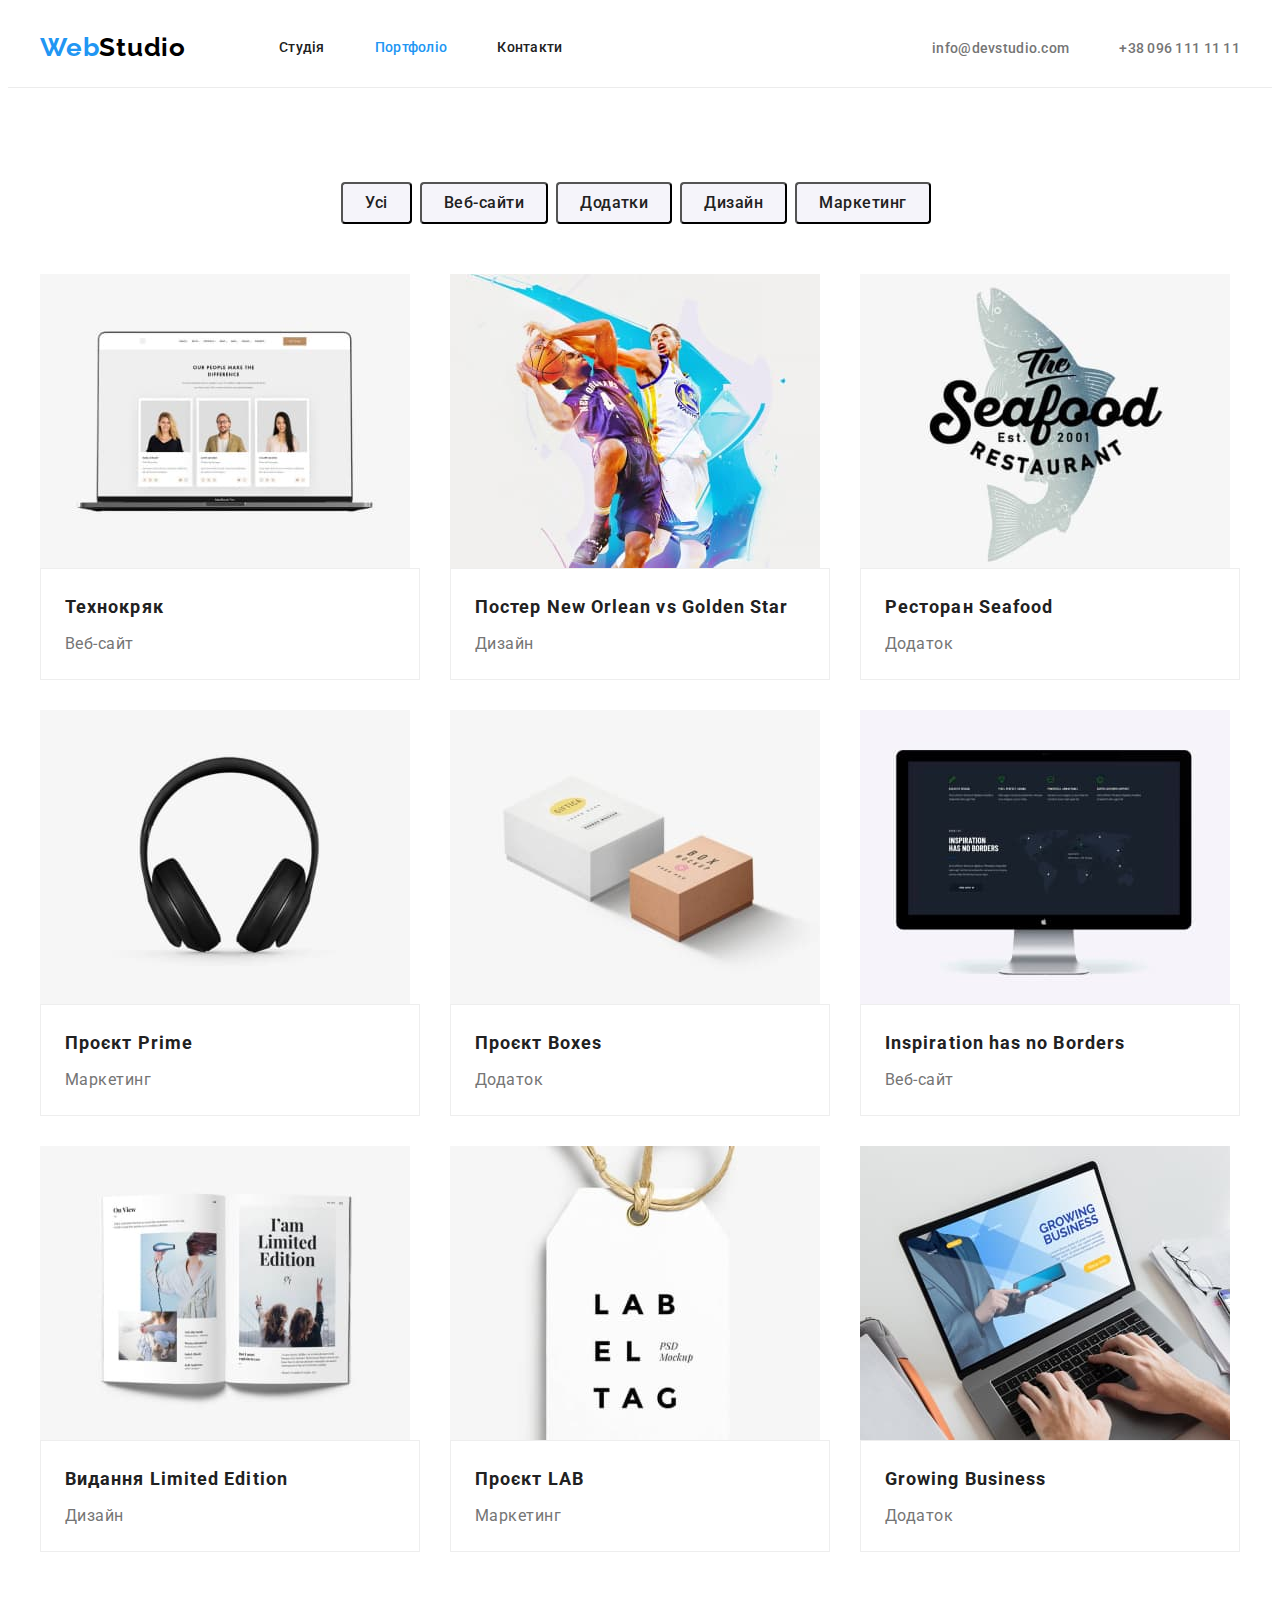
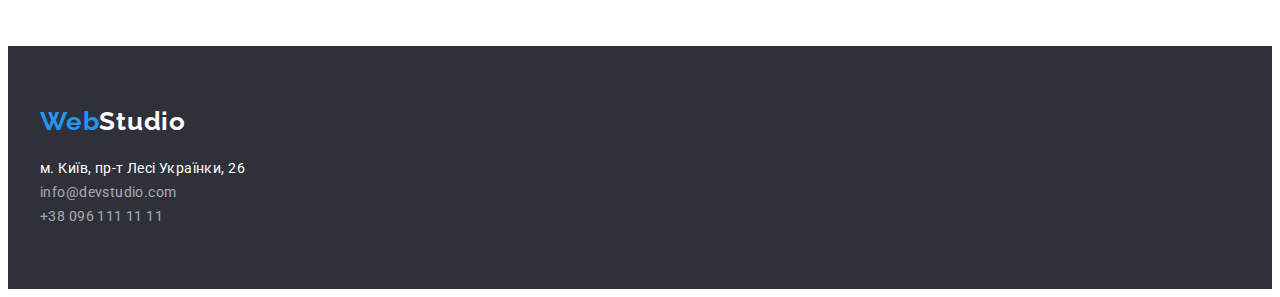
==== portfolio.html @ 020e8df0 "add file" ====
<!DOCTYPE html>
<html lang="uk">
  <head>
    <meta charset="UTF-8" />
    <meta http-equiv="X-UA-Compatible" content="IE=edge" />
    <meta name="viewport" content="width=device-width, initial-scale=1.0" />
    <title>WebStudio</title>
    <link rel="preconnect" href="https://fonts.googleapis.com">
    <link rel="preconnect" href="https://fonts.gstatic.com" crossorigin>
    <link href="https://fonts.googleapis.com/css2?family=Raleway:wght@700&family=Roboto:wght@400;500;700;900&display=swap" rel="stylesheet">
    <link rel="stylesheet" href="https://cdnjs.cloudflare.com/ajax/libs/modern-normalize/1.1.0/modern-normalize.min.css" integrity="sha512-wpPYUAdjBVSE4KJnH1VR1HeZfpl1ub8YT/NKx4PuQ5NmX2tKuGu6U/JRp5y+Y8XG2tV+wKQpNHVUX03MfMFn9Q==" crossorigin="anonymous" referrerpolicy="no-referrer" />
    <link rel="stylesheet" href="./css/styles.css">
  </head>
  <body>
    <header class="header">
      <div class="container header-container">
        <nav class="header-navigation">
          <a href="./index.html" class="link"><p class="logo-1">Web<span class="logo-2">Studio</span></p></a>
          <ul class="site-nav list">
            <li><a href="./index.html" class="nav-link link">Студія</a></li>
            <li><a href="./portfolio.html" class="nav-link link current">Портфоліо</a></li>
            <li><a href="" class="nav-link link">Контакти</a></li>
          </ul>
        </nav>
        <ul class="contact-header list">
          <li><a href="mailto:info@devstudio.com" class="contact-header-link link">info@devstudio.com</a></li>
          <li><a href="tel:+380961111111" class="contact-header-link link">+38 096 111 11 11</a></li>
        </ul>
      </div>
    </header>
    <main>
    <section class="section-portfolio section">
    <div class="container">
          <h1 class="visually-hidden">Портфоліо</h1>
            <ul class="filter-list list">
                <li><button type="button" class="filter-button">Усі</button></li>
                <li><button type="button" class="filter-button">Веб-сайти</button></li>
                <li><button type="button" class="filter-button">Додатки</button></li>
                <li><button type="button" class="filter-button">Дизайн</button></li>
                <li><button type="button" class="filter-button">Маркетинг</button></li>
            </ul>
          <ul class="portfolio-list list">
              <li class="portfolio-item">
                  <img src="./images/portfolio-1.jpg" alt="Ноутбук з вітритим сайтом" width="370" height="294">
                  <div class="portfolio-wrap">
                    <h2 class="portfolio-title">Технокряк</h2>
                    <p class="portfolio-text">Веб-сайт</p>
                  </div>
              </li>
              <li class="portfolio-item">
                  <img src="./images/portfolio-2.jpg" alt="Два баскетболісти змагаються" width="370" height="294">
                  <div class="portfolio-wrap">
                    <h2 class="portfolio-title">Постер New Orlean vs Golden Star</h2>
                    <p class="portfolio-text">Дизайн</p>
                  </div>
              </li>
              <li class="portfolio-item">
                  <img src="./images/portfolio-3.jpg" alt="Назва ресторану з фоном риби" width="370" height="294">
                  <div class="portfolio-wrap">
                    <h2 class="portfolio-title">Ресторан Seafood</h2>
                    <p class="portfolio-text">Додаток</p>
                  </div>
              </li>
              <li class="portfolio-item">
                  <img src="./images/portfolio-4.jpg" alt="Навушники" width="370" height="294">
                  <div class="portfolio-wrap">
                    <h2 class="portfolio-title">Проєкт Prime</h2>
                    <p class="portfolio-text">Маркетинг</p>
                  </div>
              </li>
              <li class="portfolio-item">
                  <img src="./images/portfolio-5.jpg" alt="Дві коробки" width="370" height="294">
                  <div class="portfolio-wrap">
                    <h2 class="portfolio-title">Проєкт Boxes</h2>
                    <p class="portfolio-text">Додаток</p>
                  </div>
              </li>
              <li class="portfolio-item">
                  <img src="./images/portfolio-6.jpg" alt="Монітор з вітритим сайтом" width="370" height="294">
                  <div class="portfolio-wrap">
                    <h2 class="portfolio-title">Inspiration has no Borders</h2>
                    <p class="portfolio-text">Веб-сайт</p>
                  </div>
              </li>
              <li class="portfolio-item">
                  <img src="./images/portfolio-7.jpg" alt="Відкрита книжка" width="370" height="294">
                  <div class="portfolio-wrap">
                    <h2 class="portfolio-title">Видання Limited Edition</h2>
                    <p class="portfolio-text">Дизайн</p>
                  </div>
              </li>
              <li class="portfolio-item">
                  <img src="./images/portfolio-8.jpg" alt="Лейба на мотузці" width="370" height="294">
                  <div class="portfolio-wrap">
                    <h2 class="portfolio-title">Проєкт LAB</h2>
                    <p class="portfolio-text">Маркетинг</p>
                  </div>
              </li>
              <li class="portfolio-item">
                  <img src="./images/portfolio-9.jpg" alt="Людина друкує на ноутбуці" width="370" height="294">
                  <div class="portfolio-wrap">
                    <h2 class="portfolio-title">Growing Business</h2>
                    <p class="portfolio-text">Додаток</p>
                  </div>
              </li>
          </ul>
    </div>
    </section>
    </main>
    <footer class="footer">
    <div class="container">
      <a href="./index.html" class="link"><p class="logo-footer-1">Web<span class="logo-footer-2">Studio</span></p></a>
      <address class="address">
          <ul class="address-list list">
          <li><a href="https://goo.gl/maps/CPtrU1FHBa2aNyZL9" target="_blank" rel="noopener noreferrer nofollow" class="footer-address link">м. Київ, пр-т Лесі Українки, 26</a></li>
          <li><a href="mailto:info@devstudio.com" class="footer-mail link">info@devstudio.com</a></li>
          <li><a href="tel:+380961111111" class="footer-tel link">+38 096 111 11 11</a></li>
          </ul>
      </address>
    </div>
    </footer>
  </body>
</html>
---- css/styles.css ----
:root {
  --main-title-color: #212121;
  --main-text-color: #757575;
  --main-accent-color: #2196F3;
  --main-background-color: #FFFFFF;
  --second-background-color: #F5F4FA;
  --third-background-color: #2F303A;
}

p, h1, h2, h3, h4, h5, h6 {
  margin: 0;
}
ul, ol {
  margin: 0;
  padding-left: 0;
}
button {
  cursor: pointer;
}
address {
  font-style: normal;
}
img {
  display: block;
  max-width: 100%;
  height: auto;
}

body {
  background-color: #ffffff;
  color: #757575;
  font-family: 'Roboto', sans-serif;
}

.list {
  list-style: none;
}
.link {
  text-decoration: none;
}
.container {
  width: 1200px;
  padding-left: 15px;
  padding-right: 15px;
  margin: 0 auto;
}
.section {
  padding-top: 94px; padding-bottom: 94px;
}

/* logo */
.logo-1 {
  font-family: "Raleway";
  font-weight: 700;
  font-size: 26px;
  line-height: 1.19;
  letter-spacing: 0.03em;
  color: var(--main-accent-color);
}
.logo-2 {
  font-family: "Raleway";
  font-weight: 700;
  font-size: 26px;
  line-height: 1.19;
  letter-spacing: 0.03em;
  color: #000000;
  margin-right: 93px;
}
/* HEADER */
.header {
  padding-top: 24px;
  padding-bottom: 24px;
  border-bottom: 1px solid #ECECEC;
  margin: 0 auto;
}
.site-nav {
  display: flex;
  gap: 50px;
}
.header-navigation {
  display: flex;
  align-items: center;
}
.header-container {
  display: flex;
  align-items: center;
}
.contact-header {
  display: flex;
  margin-left: auto;
  gap: 50px;
}
.nav-link {
font-weight: 500;
font-size: 14px;
line-height: 1.4;
letter-spacing: 0.02em;
color: var(--main-title-color);
}
.contact-header-link {
font-weight: 500;
font-size: 14px;
line-height: 1.14;
letter-spacing: 0.02em;
color: var(--main-text-color);
}

.nav-link:focus, 
.nav-link:hover {color: var(--main-accent-color);}

.contact-header-link:focus, 
.contact-header-link:hover {color: var(--main-accent-color);}

.site-nav .nav-link.current {
color: var(--main-accent-color);  
}

/* ГЕРОЙ */
.section-hero {
  height: 600px;
  background-color: #2F303A;
  padding-top: 200px;
  padding-bottom: 200px;
  display: flex;
}
.visually-hidden {
    position: absolute;
    white-space: nowrap;
    width: 1px;
    height: 1px;
    overflow: hidden;
    border: 0;
    padding: 0;
    clip: rect(0 0 0 0);
    clip-path: inset(50%);
    margin: -1px;
}
.hero-container {
  display: flex;
  align-items: center;
  flex-direction: column;
  justify-content: center;
}
.hero-title {
  font-weight: 900;
  font-size: 44px;
  line-height: 1.36;
  text-align: center;
  letter-spacing: 0.06em;
  text-transform: uppercase;
  color: var(--main-background-color);
  margin-bottom: 30px;
}
.hero-button {
min-width: 216px;
height: 50px;
font-family: 'Roboto';
font-weight: 700;
font-size: 16px;
line-height: 1.88;
text-align: center;
letter-spacing: 0.06em;
color: var(--main-background-color);
background-color: var(--main-accent-color);
box-shadow: 0px 4px 4px rgba(0, 0, 0, 0.15);
border-radius: 4px;
}

/* FEATURE */
.feature-list {
  display: flex;
  gap: 30px;
}
.feature-title {
font-weight: 700;
font-size: 14px;
line-height: 1.14;
letter-spacing: 0.03em;
text-transform: uppercase;
color: var(--main-title-color);
margin-bottom: 10px;
}
.feature-text {
font-size: 14px;
line-height: 1.71;
letter-spacing: 0.03em;
color: var(--main-text-color);
}

/* EXAMPLES */
.section-examples{
  padding-top: 0;
}
.examples-title {
font-weight: 700;
font-size: 36px;
line-height: 1.16;
text-align: center;
letter-spacing: 0.03em;
color: var(--main-title-color);
margin-bottom: 50px;
}
.examples-list {
  display: flex;
  gap: 30px;
}

/* TEAM */
.section-team {
  background-color: var(--second-background-color);
}
.team-title {
font-weight: 700;
font-size: 36px;
line-height: 1.16;
text-align: center;
letter-spacing: 0.03em;
color: var(--main-title-color);
margin-bottom: 50px;
}
.team-list{
  display: flex;
  gap: 30px;
}
.team-item {
  width: calc((100% - 90px)/4);
  background-color: var(--main-background-color);
  box-shadow: 0px 1px 3px rgba(0, 0, 0, 0.12), 0px 1px 1px rgba(0, 0, 0, 0.14), 0px 2px 1px rgba(0, 0, 0, 0.2);
  border-radius: 0px 0px 4px 4px;
}
.team-wrap {
  padding-top: 30px;
  padding-bottom: 30px;
}
.team-name {
font-weight: 500;
font-size: 16px;
line-height: 1.18;
text-align: center;
letter-spacing: 0.03em;
color: var(--main-title-color);
margin-bottom: 10px;
display: block;

}
.team-text {
font-size: 16px;
line-height: 1.18;
text-align: center;
letter-spacing: 0.03em;
color: var(--main-text-color);
display: block;
}
/* FOOTER */
.footer {
  background-color: #2F303A;
  padding-top: 60px;
  padding-bottom: 60px;
  }
.logo-footer-1 {
  font-family: "Raleway";
  font-weight: 700;
  font-size: 26px;
  line-height: 1.19;
  letter-spacing: 0.03em;
  color: var(--main-accent-color);
}
.logo-footer-2 {
  font-family: "Raleway";
  font-weight: 700;
  font-size: 26px;
  line-height: 1.19;
  letter-spacing: 0.03em;
  color: var(--main-background-color);
}
.address-list {
  margin-top: 20px;
}
.address-item{
  margin-bottom: 9px;
}
.footer-address {
font-style: normal;
font-size: 14px;
line-height: 1.71;
letter-spacing: 0.03em;
color: var(--main-background-color);
}
.footer-mail {
font-style: normal;
font-size: 14px;
line-height: 1.71;
letter-spacing: 0.03em;
color: rgba(255, 255, 255, 0.6);
}
.footer-tel {
font-style: normal;
font-size: 14px;
line-height: 1.71;
letter-spacing: 0.03em;
color: rgba(255, 255, 255, 0.6);
}
.footer-address:focus, 
.footer-address:hover {color: var(--main-accent-color);}
.footer-mail:focus, 
.footer-mail:hover {color: var(--main-accent-color);}
.footer-tel:focus, 
.footer-tel:hover {color: var(--main-accent-color);}


/* PORTFOLIO */
.section-portfolio {
  background-color: var(--main-background-color);
}

.filter-button {
font-family: 'Roboto';
font-weight: 500;
font-size: 16px;
line-height: 1.62;
text-align: center;
letter-spacing: 0.03em;
color: var(--main-title-color);
background-color: var(--second-background-color);
border-radius: 4px;
margin-right: 8px;
padding: 6px 22px;
}
.filter-button:hover, .filter-button:focus {background-color: var(--main-accent-color); color: var(--main-background-color);}
.portfolio-list {
  display: flex;
  flex-wrap: wrap;
  gap: 30px;

}
.portfolio-item {
  width: calc((100% - 60px)/3);
}

.portfolio-wrap {
padding: 20px 24px;
background-color: var(--main-background-color);
display: block;
border: 1px solid #EEEEEE;  
}
.filter-list {
  display: flex;
  margin-bottom: 50px;
  justify-content: center;
}
.portfolio-title {
font-weight: 700;
font-size: 18px;
line-height: 2.0;
letter-spacing: 0.06em;
color: var(--main-title-color);
padding-bottom: 4px;
}
.portfolio-text {
font-size: 16px;
line-height: 1.88;
letter-spacing: 0.03em;
color: var(--main-text-color);
}
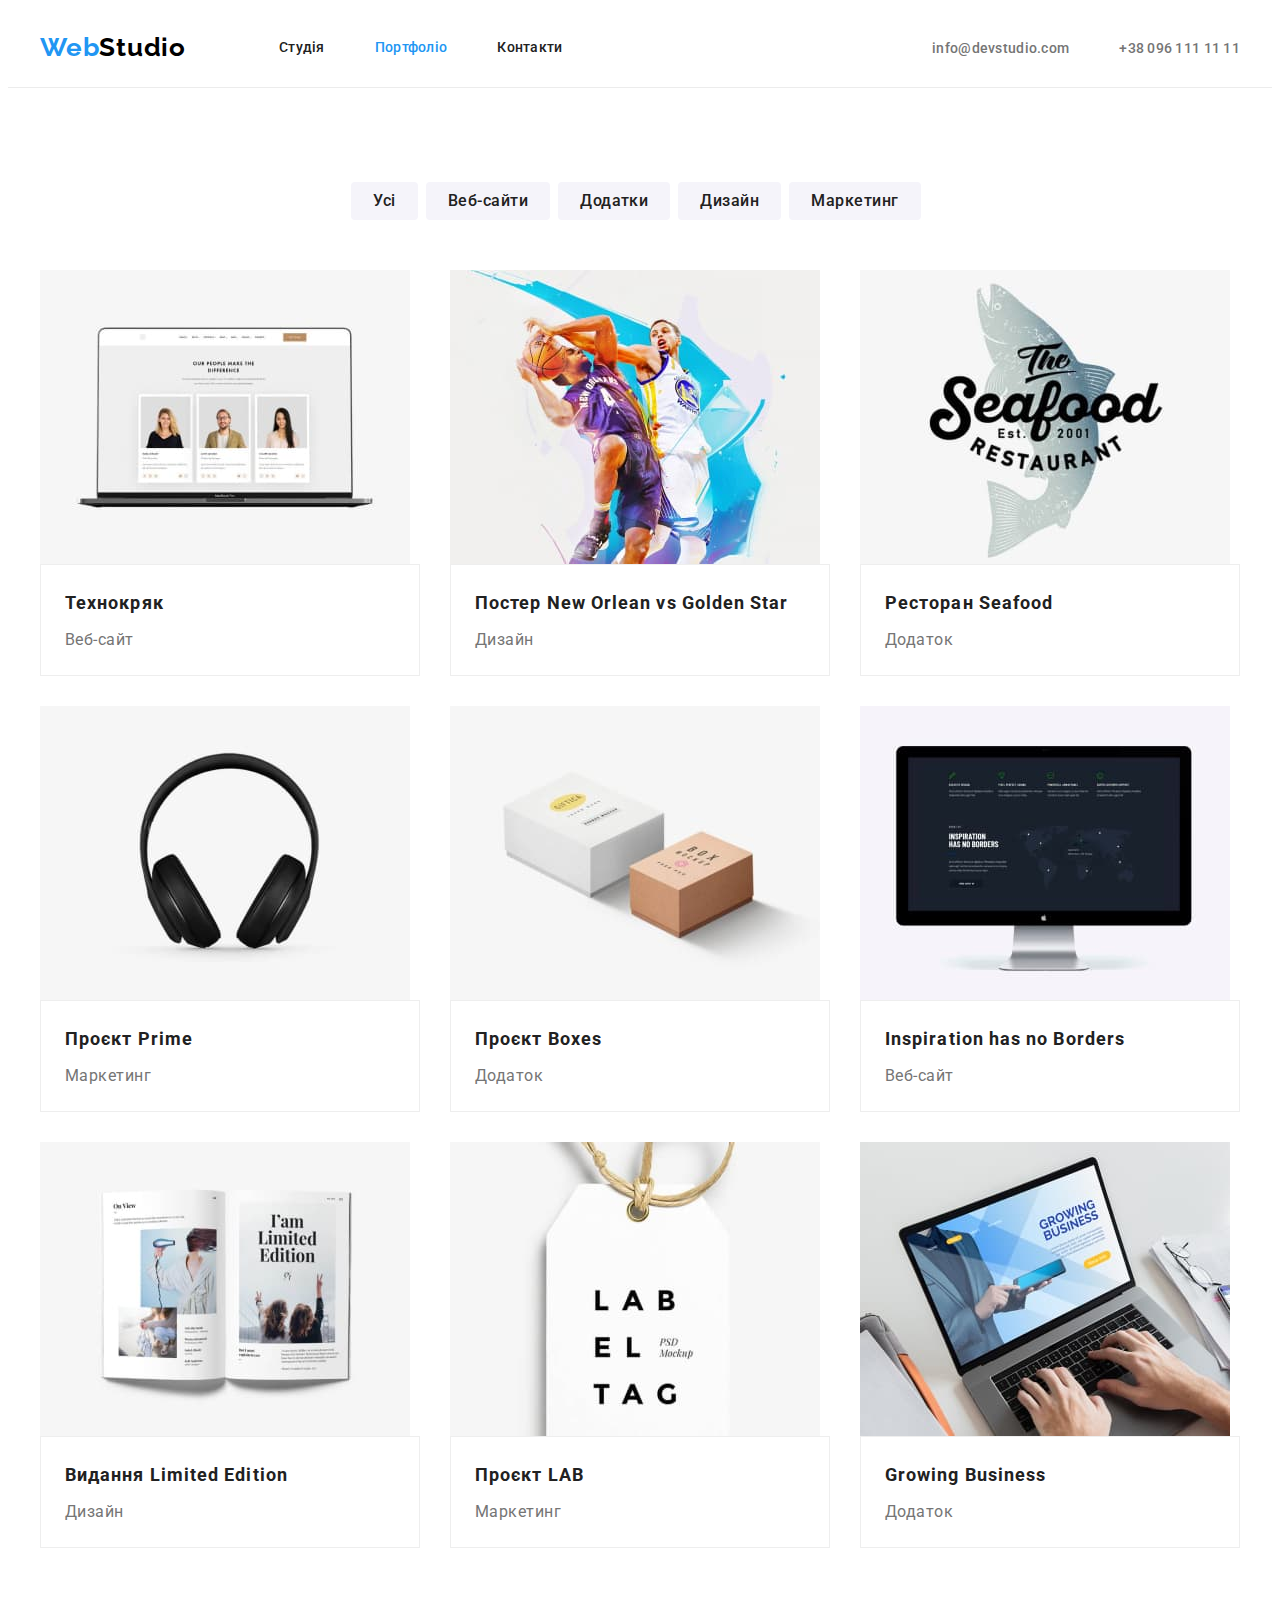
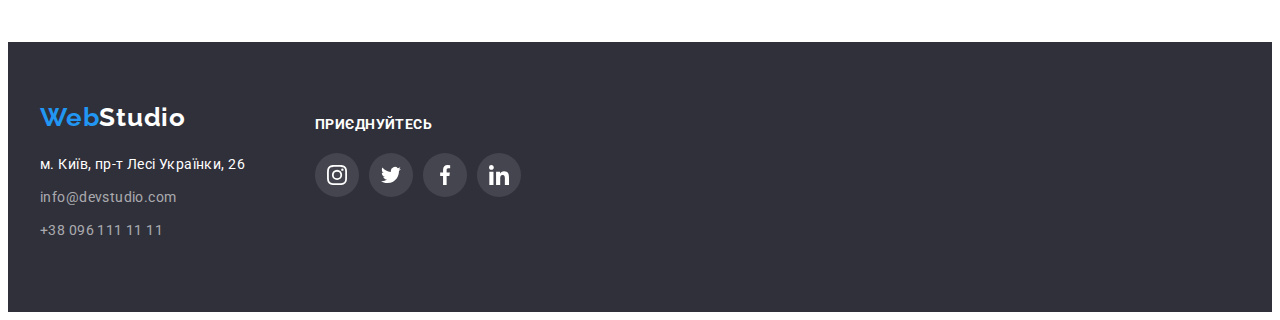
==== commit a2785333: "доопрацювання" ====
--- a/portfolio.html
+++ b/portfolio.html
@@ -5,119 +5,247 @@
     <meta http-equiv="X-UA-Compatible" content="IE=edge" />
     <meta name="viewport" content="width=device-width, initial-scale=1.0" />
     <title>WebStudio</title>
-    <link rel="preconnect" href="https://fonts.googleapis.com">
-    <link rel="preconnect" href="https://fonts.gstatic.com" crossorigin>
-    <link href="https://fonts.googleapis.com/css2?family=Raleway:wght@700&family=Roboto:wght@400;500;700;900&display=swap" rel="stylesheet">
-    <link rel="stylesheet" href="https://cdnjs.cloudflare.com/ajax/libs/modern-normalize/1.1.0/modern-normalize.min.css" integrity="sha512-wpPYUAdjBVSE4KJnH1VR1HeZfpl1ub8YT/NKx4PuQ5NmX2tKuGu6U/JRp5y+Y8XG2tV+wKQpNHVUX03MfMFn9Q==" crossorigin="anonymous" referrerpolicy="no-referrer" />
-    <link rel="stylesheet" href="./css/styles.css">
+    <link rel="preconnect" href="https://fonts.googleapis.com" />
+    <link rel="preconnect" href="https://fonts.gstatic.com" crossorigin />
+    <link
+      href="https://fonts.googleapis.com/css2?family=Raleway:wght@700&family=Roboto:wght@400;500;700;900&display=swap"
+      rel="stylesheet"
+    />
+    <link
+      rel="stylesheet"
+      href="https://cdnjs.cloudflare.com/ajax/libs/modern-normalize/1.1.0/modern-normalize.min.css"
+      integrity="sha512-wpPYUAdjBVSE4KJnH1VR1HeZfpl1ub8YT/NKx4PuQ5NmX2tKuGu6U/JRp5y+Y8XG2tV+wKQpNHVUX03MfMFn9Q=="
+      crossorigin="anonymous"
+      referrerpolicy="no-referrer"
+    />
+    <link rel="stylesheet" href="./css/styles.css" />
   </head>
   <body>
     <header class="header">
       <div class="container header-container">
         <nav class="header-navigation">
-          <a href="./index.html" class="link"><p class="logo-1">Web<span class="logo-2">Studio</span></p></a>
+          <a href="./index.html" class="link"
+            ><p class="logo-1">Web<span class="logo-2">Studio</span></p></a
+          >
           <ul class="site-nav list">
             <li><a href="./index.html" class="nav-link link">Студія</a></li>
-            <li><a href="./portfolio.html" class="nav-link link current">Портфоліо</a></li>
+            <li>
+              <a href="./portfolio.html" class="nav-link link current"
+                >Портфоліо</a
+              >
+            </li>
             <li><a href="" class="nav-link link">Контакти</a></li>
           </ul>
         </nav>
         <ul class="contact-header list">
-          <li><a href="mailto:info@devstudio.com" class="contact-header-link link">info@devstudio.com</a></li>
-          <li><a href="tel:+380961111111" class="contact-header-link link">+38 096 111 11 11</a></li>
+          <li>
+            <a href="mailto:info@devstudio.com" class="contact-header-link link"
+              >info@devstudio.com</a
+            >
+          </li>
+          <li>
+            <a href="tel:+380961111111" class="contact-header-link link"
+              >+38 096 111 11 11</a
+            >
+          </li>
         </ul>
       </div>
     </header>
     <main>
-    <section class="section-portfolio section">
-    <div class="container">
+      <section class="section-portfolio section">
+        <div class="container">
           <h1 class="visually-hidden">Портфоліо</h1>
-            <ul class="filter-list list">
-                <li><button type="button" class="filter-button">Усі</button></li>
-                <li><button type="button" class="filter-button">Веб-сайти</button></li>
-                <li><button type="button" class="filter-button">Додатки</button></li>
-                <li><button type="button" class="filter-button">Дизайн</button></li>
-                <li><button type="button" class="filter-button">Маркетинг</button></li>
-            </ul>
+          <ul class="filter-list list">
+            <li><button type="button" class="filter-button">Усі</button></li>
+            <li>
+              <button type="button" class="filter-button">Веб-сайти</button>
+            </li>
+            <li>
+              <button type="button" class="filter-button">Додатки</button>
+            </li>
+            <li><button type="button" class="filter-button">Дизайн</button></li>
+            <li>
+              <button type="button" class="filter-button">Маркетинг</button>
+            </li>
+          </ul>
           <ul class="portfolio-list list">
-              <li class="portfolio-item">
-                  <img src="./images/portfolio-1.jpg" alt="Ноутбук з вітритим сайтом" width="370" height="294">
-                  <div class="portfolio-wrap">
-                    <h2 class="portfolio-title">Технокряк</h2>
-                    <p class="portfolio-text">Веб-сайт</p>
-                  </div>
-              </li>
-              <li class="portfolio-item">
-                  <img src="./images/portfolio-2.jpg" alt="Два баскетболісти змагаються" width="370" height="294">
-                  <div class="portfolio-wrap">
-                    <h2 class="portfolio-title">Постер New Orlean vs Golden Star</h2>
-                    <p class="portfolio-text">Дизайн</p>
-                  </div>
-              </li>
-              <li class="portfolio-item">
-                  <img src="./images/portfolio-3.jpg" alt="Назва ресторану з фоном риби" width="370" height="294">
-                  <div class="portfolio-wrap">
-                    <h2 class="portfolio-title">Ресторан Seafood</h2>
-                    <p class="portfolio-text">Додаток</p>
-                  </div>
-              </li>
-              <li class="portfolio-item">
-                  <img src="./images/portfolio-4.jpg" alt="Навушники" width="370" height="294">
-                  <div class="portfolio-wrap">
-                    <h2 class="portfolio-title">Проєкт Prime</h2>
-                    <p class="portfolio-text">Маркетинг</p>
-                  </div>
-              </li>
-              <li class="portfolio-item">
-                  <img src="./images/portfolio-5.jpg" alt="Дві коробки" width="370" height="294">
-                  <div class="portfolio-wrap">
-                    <h2 class="portfolio-title">Проєкт Boxes</h2>
-                    <p class="portfolio-text">Додаток</p>
-                  </div>
-              </li>
-              <li class="portfolio-item">
-                  <img src="./images/portfolio-6.jpg" alt="Монітор з вітритим сайтом" width="370" height="294">
-                  <div class="portfolio-wrap">
-                    <h2 class="portfolio-title">Inspiration has no Borders</h2>
-                    <p class="portfolio-text">Веб-сайт</p>
-                  </div>
-              </li>
-              <li class="portfolio-item">
-                  <img src="./images/portfolio-7.jpg" alt="Відкрита книжка" width="370" height="294">
-                  <div class="portfolio-wrap">
-                    <h2 class="portfolio-title">Видання Limited Edition</h2>
-                    <p class="portfolio-text">Дизайн</p>
-                  </div>
-              </li>
-              <li class="portfolio-item">
-                  <img src="./images/portfolio-8.jpg" alt="Лейба на мотузці" width="370" height="294">
-                  <div class="portfolio-wrap">
-                    <h2 class="portfolio-title">Проєкт LAB</h2>
-                    <p class="portfolio-text">Маркетинг</p>
-                  </div>
-              </li>
-              <li class="portfolio-item">
-                  <img src="./images/portfolio-9.jpg" alt="Людина друкує на ноутбуці" width="370" height="294">
-                  <div class="portfolio-wrap">
-                    <h2 class="portfolio-title">Growing Business</h2>
-                    <p class="portfolio-text">Додаток</p>
-                  </div>
-              </li>
-          </ul>
-    </div>
-    </section>
+            <li class="portfolio-item">
+              <img
+                src="./images/portfolio-1.jpg"
+                alt="Ноутбук з вітритим сайтом"
+                width="370"
+                height="294"
+              />
+              <div class="portfolio-wrap">
+                <h2 class="portfolio-title">Технокряк</h2>
+                <p class="portfolio-text">Веб-сайт</p>
+              </div>
+            </li>
+            <li class="portfolio-item">
+              <img
+                src="./images/portfolio-2.jpg"
+                alt="Два баскетболісти змагаються"
+                width="370"
+                height="294"
+              />
+              <div class="portfolio-wrap">
+                <h2 class="portfolio-title">
+                  Постер New Orlean vs Golden Star
+                </h2>
+                <p class="portfolio-text">Дизайн</p>
+              </div>
+            </li>
+            <li class="portfolio-item">
+              <img
+                src="./images/portfolio-3.jpg"
+                alt="Назва ресторану з фоном риби"
+                width="370"
+                height="294"
+              />
+              <div class="portfolio-wrap">
+                <h2 class="portfolio-title">Ресторан Seafood</h2>
+                <p class="portfolio-text">Додаток</p>
+              </div>
+            </li>
+            <li class="portfolio-item">
+              <img
+                src="./images/portfolio-4.jpg"
+                alt="Навушники"
+                width="370"
+                height="294"
+              />
+              <div class="portfolio-wrap">
+                <h2 class="portfolio-title">Проєкт Prime</h2>
+                <p class="portfolio-text">Маркетинг</p>
+              </div>
+            </li>
+            <li class="portfolio-item">
+              <img
+                src="./images/portfolio-5.jpg"
+                alt="Дві коробки"
+                width="370"
+                height="294"
+              />
+              <div class="portfolio-wrap">
+                <h2 class="portfolio-title">Проєкт Boxes</h2>
+                <p class="portfolio-text">Додаток</p>
+              </div>
+            </li>
+            <li class="portfolio-item">
+              <img
+                src="./images/portfolio-6.jpg"
+                alt="Монітор з вітритим сайтом"
+                width="370"
+                height="294"
+              />
+              <div class="portfolio-wrap">
+                <h2 class="portfolio-title">Inspiration has no Borders</h2>
+                <p class="portfolio-text">Веб-сайт</p>
+              </div>
+            </li>
+            <li class="portfolio-item">
+              <img
+                src="./images/portfolio-7.jpg"
+                alt="Відкрита книжка"
+                width="370"
+                height="294"
+              />
+              <div class="portfolio-wrap">
+                <h2 class="portfolio-title">Видання Limited Edition</h2>
+                <p class="portfolio-text">Дизайн</p>
+              </div>
+            </li>
+            <li class="portfolio-item">
+              <img
+                src="./images/portfolio-8.jpg"
+                alt="Лейба на мотузці"
+                width="370"
+                height="294"
+              />
+              <div class="portfolio-wrap">
+                <h2 class="portfolio-title">Проєкт LAB</h2>
+                <p class="portfolio-text">Маркетинг</p>
+              </div>
+            </li>
+            <li class="portfolio-item">
+              <img
+                src="./images/portfolio-9.jpg"
+                alt="Людина друкує на ноутбуці"
+                width="370"
+                height="294"
+              />
+              <div class="portfolio-wrap">
+                <h2 class="portfolio-title">Growing Business</h2>
+                <p class="portfolio-text">Додаток</p>
+              </div>
+            </li>
+          </ul>
+        </div>
+      </section>
     </main>
     <footer class="footer">
-    <div class="container">
-      <a href="./index.html" class="link"><p class="logo-footer-1">Web<span class="logo-footer-2">Studio</span></p></a>
-      <address class="address">
-          <ul class="address-list list">
-          <li><a href="https://goo.gl/maps/CPtrU1FHBa2aNyZL9" target="_blank" rel="noopener noreferrer nofollow" class="footer-address link">м. Київ, пр-т Лесі Українки, 26</a></li>
-          <li><a href="mailto:info@devstudio.com" class="footer-mail link">info@devstudio.com</a></li>
-          <li><a href="tel:+380961111111" class="footer-tel link">+38 096 111 11 11</a></li>
-          </ul>
-      </address>
-    </div>
+      <div class="container footer-container">
+        <div class="contact-footer">
+          <a href="./index.html" class="link"
+            ><p class="logo-footer-1">
+              Web<span class="logo-footer-2">Studio</span>
+            </p></a
+          >
+          <address class="address">
+            <ul class="address-list list">
+              <li class="address-item">
+                <a
+                  href="https://goo.gl/maps/CPtrU1FHBa2aNyZL9"
+                  target="_blank"
+                  rel="noopener noreferrer nofollow"
+                  class="footer-address link"
+                  >м. Київ, пр-т Лесі Українки, 26</a
+                >
+              </li>
+              <li class="address-item">
+                <a href="mailto:info@devstudio.com" class="footer-mail link"
+                  >info@devstudio.com</a
+                >
+              </li>
+              <li class="address-item">
+                <a href="tel:+380961111111" class="footer-tel link"
+                  >+38 096 111 11 11</a
+                >
+              </li>
+            </ul>
+          </address>
+        </div>
+        <div class="footer-wrap">
+          <h2 class="footer-soc-title">приєднуйтесь</h2>
+          <ul class="footer-soc-list list">
+            <li class="footer-soc-item">
+              <a href="" class="footer-soc-link link">
+                <svg class="footer-soc-icon" widht="20" height="20">
+                  <use href="./images/icons.svg#icon-instagram"></use>
+                </svg>
+              </a>
+            </li>
+            <li class="footer-soc-item">
+              <a href="" class="footer-soc-link link">
+                <svg class="footer-soc-icon" widht="20" height="20">
+                  <use href="./images/icons.svg#icon-twitter"></use></svg
+              ></a>
+            </li>
+            <li class="footer-soc-item">
+              <a href="" class="footer-soc-link link">
+                <svg class="footer-soc-icon" widht="20" height="20">
+                  <use href="./images/icons.svg#icon-facebook"></use></svg
+              ></a>
+            </li>
+            <li class="footer-soc-item">
+              <a href="" class="footer-soc-link link">
+                <svg class="footer-soc-icon" widht="20" height="20">
+                  <use href="./images/icons.svg#icon-linkedin"></use></svg
+              ></a>
+            </li>
+          </ul>
+        </div>
+      </div>
     </footer>
   </body>
-</html>+</html>
--- a/css/styles.css
+++ b/css/styles.css
@@ -1,17 +1,24 @@
-
 :root {
   --main-title-color: #212121;
   --main-text-color: #757575;
-  --main-accent-color: #2196F3;
-  --main-background-color: #FFFFFF;
-  --second-background-color: #F5F4FA;
-  --third-background-color: #2F303A;
-}
-
-p, h1, h2, h3, h4, h5, h6 {
+  --main-accent-color: #2196f3;
+  --main-background-color: #ffffff;
+  --second-background-color: #f5f4fa;
+  --third-background-color: #2f303a;
+  --main-icon-color: #afb1b8;
+}
+
+p,
+h1,
+h2,
+h3,
+h4,
+h5,
+h6 {
   margin: 0;
 }
-ul, ol {
+ul,
+ol {
   margin: 0;
   padding-left: 0;
 }
@@ -30,7 +37,7 @@
 body {
   background-color: #ffffff;
   color: #757575;
-  font-family: 'Roboto', sans-serif;
+  font-family: "Roboto", sans-serif;
 }
 
 .list {
@@ -46,7 +53,8 @@
   margin: 0 auto;
 }
 .section {
-  padding-top: 94px; padding-bottom: 94px;
+  padding-top: 94px;
+  padding-bottom: 94px;
 }
 
 /* logo */
@@ -71,7 +79,7 @@
 .header {
   padding-top: 24px;
   padding-bottom: 24px;
-  border-bottom: 1px solid #ECECEC;
+  border-bottom: 1px solid #ececec;
   margin: 0 auto;
 }
 .site-nav {
@@ -92,49 +100,61 @@
   gap: 50px;
 }
 .nav-link {
-font-weight: 500;
-font-size: 14px;
-line-height: 1.4;
-letter-spacing: 0.02em;
-color: var(--main-title-color);
+  font-weight: 500;
+  font-size: 14px;
+  line-height: 1.4;
+  letter-spacing: 0.02em;
+  color: var(--main-title-color);
 }
 .contact-header-link {
-font-weight: 500;
-font-size: 14px;
-line-height: 1.14;
-letter-spacing: 0.02em;
-color: var(--main-text-color);
-}
-
-.nav-link:focus, 
-.nav-link:hover {color: var(--main-accent-color);}
-
-.contact-header-link:focus, 
-.contact-header-link:hover {color: var(--main-accent-color);}
+  font-weight: 500;
+  font-size: 14px;
+  line-height: 1.14;
+  letter-spacing: 0.02em;
+  color: var(--main-text-color);
+}
+
+.nav-link:focus,
+.nav-link:hover {
+  color: var(--main-accent-color);
+}
+
+.contact-header-link:focus,
+.contact-header-link:hover {
+  color: var(--main-accent-color);
+}
 
 .site-nav .nav-link.current {
-color: var(--main-accent-color);  
+  color: var(--main-accent-color);
 }
 
 /* ГЕРОЙ */
 .section-hero {
   height: 600px;
-  background-color: #2F303A;
+  background-color: #2f303a;
+  background-image: linear-gradient(
+      rgba(47, 48, 58, 0.4),
+      rgba(47, 48, 58, 0.4)
+    ),
+    url(../images/hero-bg.jpg);
+  background-repeat: no-repeat;
+  background-position: center;
+  background-size: 1600px;
   padding-top: 200px;
   padding-bottom: 200px;
   display: flex;
 }
 .visually-hidden {
-    position: absolute;
-    white-space: nowrap;
-    width: 1px;
-    height: 1px;
-    overflow: hidden;
-    border: 0;
-    padding: 0;
-    clip: rect(0 0 0 0);
-    clip-path: inset(50%);
-    margin: -1px;
+  position: absolute;
+  white-space: nowrap;
+  width: 1px;
+  height: 1px;
+  overflow: hidden;
+  border: 0;
+  padding: 0;
+  clip: rect(0 0 0 0);
+  clip-path: inset(50%);
+  margin: -1px;
 }
 .hero-container {
   display: flex;
@@ -153,18 +173,18 @@
   margin-bottom: 30px;
 }
 .hero-button {
-min-width: 216px;
-height: 50px;
-font-family: 'Roboto';
-font-weight: 700;
-font-size: 16px;
-line-height: 1.88;
-text-align: center;
-letter-spacing: 0.06em;
-color: var(--main-background-color);
-background-color: var(--main-accent-color);
-box-shadow: 0px 4px 4px rgba(0, 0, 0, 0.15);
-border-radius: 4px;
+  min-width: 216px;
+  height: 50px;
+  font-family: "Roboto";
+  font-weight: 700;
+  font-size: 16px;
+  line-height: 1.88;
+  text-align: center;
+  letter-spacing: 0.06em;
+  color: var(--main-background-color);
+  background-color: var(--main-accent-color);
+  box-shadow: 0px 4px 4px rgba(0, 0, 0, 0.15);
+  border-radius: 4px;
 }
 
 /* FEATURE */
@@ -173,33 +193,33 @@
   gap: 30px;
 }
 .feature-title {
-font-weight: 700;
-font-size: 14px;
-line-height: 1.14;
-letter-spacing: 0.03em;
-text-transform: uppercase;
-color: var(--main-title-color);
-margin-bottom: 10px;
+  font-weight: 700;
+  font-size: 14px;
+  line-height: 1.14;
+  letter-spacing: 0.03em;
+  text-transform: uppercase;
+  color: var(--main-title-color);
+  margin-bottom: 10px;
 }
 .feature-text {
-font-size: 14px;
-line-height: 1.71;
-letter-spacing: 0.03em;
-color: var(--main-text-color);
+  font-size: 14px;
+  line-height: 1.71;
+  letter-spacing: 0.03em;
+  color: var(--main-text-color);
 }
 
 /* EXAMPLES */
-.section-examples{
+.section-examples {
   padding-top: 0;
 }
 .examples-title {
-font-weight: 700;
-font-size: 36px;
-line-height: 1.16;
-text-align: center;
-letter-spacing: 0.03em;
-color: var(--main-title-color);
-margin-bottom: 50px;
+  font-weight: 700;
+  font-size: 36px;
+  line-height: 1.16;
+  text-align: center;
+  letter-spacing: 0.03em;
+  color: var(--main-title-color);
+  margin-bottom: 50px;
 }
 .examples-list {
   display: flex;
@@ -211,22 +231,23 @@
   background-color: var(--second-background-color);
 }
 .team-title {
-font-weight: 700;
-font-size: 36px;
-line-height: 1.16;
-text-align: center;
-letter-spacing: 0.03em;
-color: var(--main-title-color);
-margin-bottom: 50px;
-}
-.team-list{
+  font-weight: 700;
+  font-size: 36px;
+  line-height: 1.16;
+  text-align: center;
+  letter-spacing: 0.03em;
+  color: var(--main-title-color);
+  margin-bottom: 50px;
+}
+.team-list {
   display: flex;
   gap: 30px;
 }
 .team-item {
-  width: calc((100% - 90px)/4);
+  width: calc((100% - 90px) / 4);
   background-color: var(--main-background-color);
-  box-shadow: 0px 1px 3px rgba(0, 0, 0, 0.12), 0px 1px 1px rgba(0, 0, 0, 0.14), 0px 2px 1px rgba(0, 0, 0, 0.2);
+  box-shadow: 0px 1px 3px rgba(0, 0, 0, 0.12), 0px 1px 1px rgba(0, 0, 0, 0.14),
+    0px 2px 1px rgba(0, 0, 0, 0.2);
   border-radius: 0px 0px 4px 4px;
 }
 .team-wrap {
@@ -234,30 +255,102 @@
   padding-bottom: 30px;
 }
 .team-name {
-font-weight: 500;
-font-size: 16px;
-line-height: 1.18;
-text-align: center;
-letter-spacing: 0.03em;
-color: var(--main-title-color);
-margin-bottom: 10px;
-display: block;
-
+  font-weight: 500;
+  font-size: 16px;
+  line-height: 1.18;
+  text-align: center;
+  letter-spacing: 0.03em;
+  color: var(--main-title-color);
+  margin-bottom: 10px;
+  display: block;
 }
 .team-text {
-font-size: 16px;
-line-height: 1.18;
-text-align: center;
-letter-spacing: 0.03em;
-color: var(--main-text-color);
-display: block;
+  font-size: 16px;
+  line-height: 1.18;
+  text-align: center;
+  letter-spacing: 0.03em;
+  color: var(--main-text-color);
+  display: block;
+  margin-bottom: 30px;
+}
+.webstudio-soc-list {
+  display: flex;
+  justify-content: center;
+  gap: 10px;
+}
+.webstudio-soc-item {
+  width: 44px;
+  height: 44px;
+}
+.webstudio-soc-link {
+  width: 100%;
+  height: 100%;
+  background-color: var(--main-background-color);
+  border-radius: 50%;
+  display: flex;
+  align-items: center;
+  justify-content: center;
+}
+.webstudio-soc-icon {
+  fill: var(--main-icon-color);
+}
+.webstudio-soc-link:focus,
+.webstudio-soc-link:hover {
+  background-color: var(--main-accent-color);
+}
+.webstudio-soc-link:focus .webstudio-soc-icon,
+.webstudio-soc-link:hover .webstudio-soc-icon {
+  fill: var(--main-background-color);
+}
+/* CLIENT */
+.section-client {
+}
+.client-title {
+  font-weight: 700;
+  font-size: 36px;
+  line-height: 1.16;
+  text-align: center;
+  letter-spacing: 0.03em;
+  color: var(--main-title-color);
+  margin-bottom: 50px;
+}
+.client-list {
+  display: flex;
+  gap: 30px;
+}
+.client-item {
+  width: calc((100% - 150px) / 6);
+  height: 92px;
+}
+.client-link {
+  width: 100%;
+  height: 100%;
+  border: 1px solid var(--main-icon-color);
+  border-radius: 4px;
+  display: flex;
+  align-items: center;
+  justify-content: center;
+}
+.client-icon {
+  fill: var(--main-icon-color);
+}
+.client-link:focus,
+.client-link:hover {
+  border-color: var(--main-accent-color);
+}
+.client-link:focus .client-icon,
+.client-link:hover .client-icon {
+  fill: var(--main-accent-color);
 }
 /* FOOTER */
 .footer {
-  background-color: #2F303A;
+  background-color: #2f303a;
   padding-top: 60px;
   padding-bottom: 60px;
-  }
+}
+.footer-container {
+  display: flex;
+}
 .logo-footer-1 {
   font-family: "Raleway";
   font-weight: 700;
@@ -277,72 +370,128 @@
 .address-list {
   margin-top: 20px;
 }
-.address-item{
+.address-item {
   margin-bottom: 9px;
 }
 .footer-address {
-font-style: normal;
-font-size: 14px;
-line-height: 1.71;
-letter-spacing: 0.03em;
-color: var(--main-background-color);
+  font-style: normal;
+  font-size: 14px;
+  line-height: 1.71;
+  letter-spacing: 0.03em;
+  color: var(--main-background-color);
 }
 .footer-mail {
-font-style: normal;
-font-size: 14px;
-line-height: 1.71;
-letter-spacing: 0.03em;
-color: rgba(255, 255, 255, 0.6);
+  font-style: normal;
+  font-size: 14px;
+  line-height: 1.71;
+  letter-spacing: 0.03em;
+  color: rgba(255, 255, 255, 0.6);
 }
 .footer-tel {
-font-style: normal;
-font-size: 14px;
-line-height: 1.71;
-letter-spacing: 0.03em;
-color: rgba(255, 255, 255, 0.6);
-}
-.footer-address:focus, 
-.footer-address:hover {color: var(--main-accent-color);}
-.footer-mail:focus, 
-.footer-mail:hover {color: var(--main-accent-color);}
-.footer-tel:focus, 
-.footer-tel:hover {color: var(--main-accent-color);}
-
-
+  font-style: normal;
+  font-size: 14px;
+  line-height: 1.71;
+  letter-spacing: 0.03em;
+  color: rgba(255, 255, 255, 0.6);
+}
+.footer-address:focus,
+.footer-address:hover {
+  color: var(--main-accent-color);
+}
+.footer-mail:focus,
+.footer-mail:hover {
+  color: var(--main-accent-color);
+}
+.footer-tel:focus,
+.footer-tel:hover {
+  color: var(--main-accent-color);
+}
+.footer-wrap {
+  margin-left: 70px;
+  margin-top: 15px;
+}
+.footer-soc-title {
+  font-weight: 700;
+  font-size: 14px;
+  line-height: 1.14;
+  letter-spacing: 0.03em;
+  text-transform: uppercase;
+  color: var(--main-background-color);
+  margin-bottom: 20px;
+}
+.footer-soc-list {
+  display: flex;
+  justify-content: center;
+  gap: 10px;
+}
+.footer-soc-item {
+  width: 44px;
+  height: 44px;
+}
+.footer-soc-link {
+  width: 100%;
+  height: 100%;
+  background-color: rgba(255, 255, 255, 0.1);
+  border-radius: 50%;
+  display: flex;
+  align-items: center;
+  justify-content: center;
+}
+.footer-soc-icon {
+  fill: var(--main-background-color);
+}
+.footer-soc-link:focus,
+.footer-soc-link:hover {
+  background-color: var(--main-accent-color);
+}
+.footer-soc-link:focus .footer-soc-icon,
+.footer-soc-link:hover .footer-soc-icon {
+  fill: var(--main-background-color);
+}
 /* PORTFOLIO */
 .section-portfolio {
   background-color: var(--main-background-color);
 }
-
 .filter-button {
-font-family: 'Roboto';
-font-weight: 500;
-font-size: 16px;
-line-height: 1.62;
-text-align: center;
-letter-spacing: 0.03em;
-color: var(--main-title-color);
-background-color: var(--second-background-color);
-border-radius: 4px;
-margin-right: 8px;
-padding: 6px 22px;
-}
-.filter-button:hover, .filter-button:focus {background-color: var(--main-accent-color); color: var(--main-background-color);}
+  font-family: "Roboto";
+  font-weight: 500;
+  font-size: 16px;
+  line-height: 1.62;
+  text-align: center;
+  letter-spacing: 0.03em;
+  color: var(--main-title-color);
+  background-color: var(--second-background-color);
+  border-radius: 4px;
+  border: #ffffff;
+  margin-right: 8px;
+  padding: 6px 22px;
+}
+.filter-button:hover,
+.filter-button:focus {
+  background-color: var(--main-accent-color);
+  color: var(--main-background-color);
+  box-shadow: 0px 3px 1px rgba(0, 0, 0, 0.1), 0px 1px 2px rgba(0, 0, 0, 0.08),
+    0px 2px 2px rgba(0, 0, 0, 0.12);
+  border-radius: 4px;
+}
 .portfolio-list {
   display: flex;
   flex-wrap: wrap;
   gap: 30px;
-
 }
 .portfolio-item {
-  width: calc((100% - 60px)/3);
+  width: calc((100% - 60px) / 3);
 }
 
 .portfolio-wrap {
-padding: 20px 24px;
-background-color: var(--main-background-color);
-display: block;
-border: 1px solid #EEEEEE;  
+  padding: 20px 24px;
+  background-color: var(--main-background-color);
+  display: block;
+  border: 1px solid #eeeeee;
+}
+.portfolio-item:hover {
+  box-shadow: 0px 1px 1px rgba(0, 0, 0, 0.12), 0px 4px 4px rgba(0, 0, 0, 0.06),
+    1px 4px 6px rgba(0, 0, 0, 0.16);
 }
 .filter-list {
   display: flex;
@@ -350,16 +499,16 @@
   justify-content: center;
 }
 .portfolio-title {
-font-weight: 700;
-font-size: 18px;
-line-height: 2.0;
-letter-spacing: 0.06em;
-color: var(--main-title-color);
-padding-bottom: 4px;
+  font-weight: 700;
+  font-size: 18px;
+  line-height: 2;
+  letter-spacing: 0.06em;
+  color: var(--main-title-color);
+  padding-bottom: 4px;
 }
 .portfolio-text {
-font-size: 16px;
-line-height: 1.88;
-letter-spacing: 0.03em;
-color: var(--main-text-color);
+  font-size: 16px;
+  line-height: 1.88;
+  letter-spacing: 0.03em;
+  color: var(--main-text-color);
 }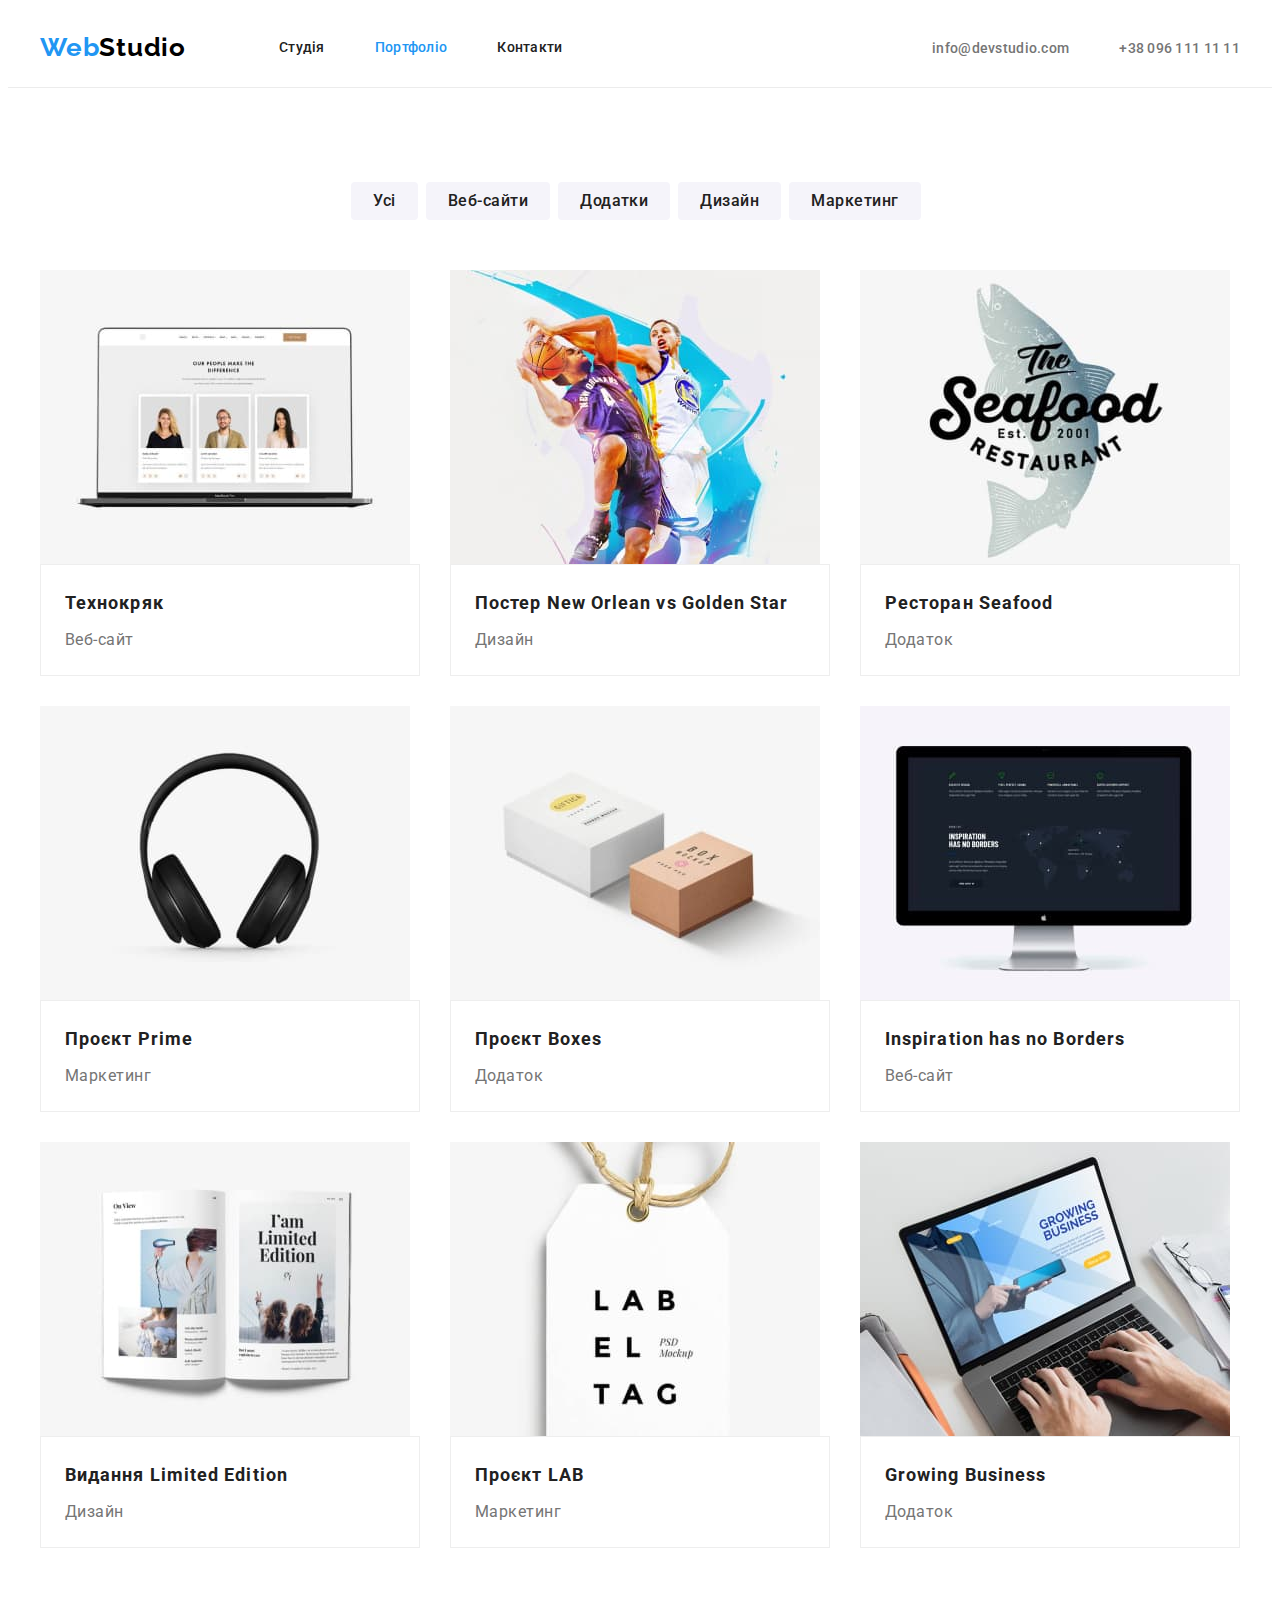
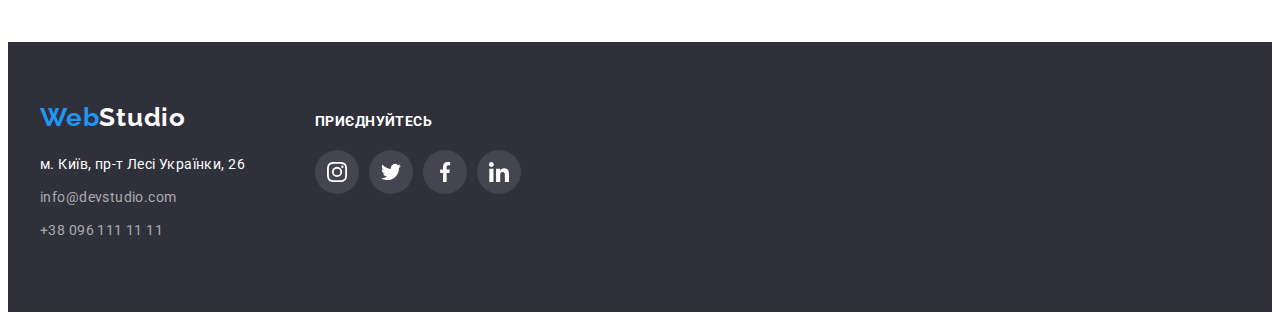
==== commit 3a085a44: "finish" ====
--- a/portfolio.html
+++ b/portfolio.html
@@ -70,114 +70,132 @@
           </ul>
           <ul class="portfolio-list list">
             <li class="portfolio-item">
-              <img
-                src="./images/portfolio-1.jpg"
-                alt="Ноутбук з вітритим сайтом"
-                width="370"
-                height="294"
-              />
-              <div class="portfolio-wrap">
-                <h2 class="portfolio-title">Технокряк</h2>
-                <p class="portfolio-text">Веб-сайт</p>
-              </div>
-            </li>
-            <li class="portfolio-item">
-              <img
-                src="./images/portfolio-2.jpg"
-                alt="Два баскетболісти змагаються"
-                width="370"
-                height="294"
-              />
-              <div class="portfolio-wrap">
-                <h2 class="portfolio-title">
-                  Постер New Orlean vs Golden Star
-                </h2>
-                <p class="portfolio-text">Дизайн</p>
-              </div>
-            </li>
-            <li class="portfolio-item">
-              <img
-                src="./images/portfolio-3.jpg"
-                alt="Назва ресторану з фоном риби"
-                width="370"
-                height="294"
-              />
-              <div class="portfolio-wrap">
-                <h2 class="portfolio-title">Ресторан Seafood</h2>
-                <p class="portfolio-text">Додаток</p>
-              </div>
-            </li>
-            <li class="portfolio-item">
-              <img
-                src="./images/portfolio-4.jpg"
-                alt="Навушники"
-                width="370"
-                height="294"
-              />
-              <div class="portfolio-wrap">
-                <h2 class="portfolio-title">Проєкт Prime</h2>
-                <p class="portfolio-text">Маркетинг</p>
-              </div>
-            </li>
-            <li class="portfolio-item">
-              <img
-                src="./images/portfolio-5.jpg"
-                alt="Дві коробки"
-                width="370"
-                height="294"
-              />
-              <div class="portfolio-wrap">
-                <h2 class="portfolio-title">Проєкт Boxes</h2>
-                <p class="portfolio-text">Додаток</p>
-              </div>
-            </li>
-            <li class="portfolio-item">
-              <img
-                src="./images/portfolio-6.jpg"
-                alt="Монітор з вітритим сайтом"
-                width="370"
-                height="294"
-              />
-              <div class="portfolio-wrap">
-                <h2 class="portfolio-title">Inspiration has no Borders</h2>
-                <p class="portfolio-text">Веб-сайт</p>
-              </div>
-            </li>
-            <li class="portfolio-item">
-              <img
-                src="./images/portfolio-7.jpg"
-                alt="Відкрита книжка"
-                width="370"
-                height="294"
-              />
-              <div class="portfolio-wrap">
-                <h2 class="portfolio-title">Видання Limited Edition</h2>
-                <p class="portfolio-text">Дизайн</p>
-              </div>
-            </li>
-            <li class="portfolio-item">
-              <img
-                src="./images/portfolio-8.jpg"
-                alt="Лейба на мотузці"
-                width="370"
-                height="294"
-              />
-              <div class="portfolio-wrap">
-                <h2 class="portfolio-title">Проєкт LAB</h2>
-                <p class="portfolio-text">Маркетинг</p>
-              </div>
-            </li>
-            <li class="portfolio-item">
-              <img
-                src="./images/portfolio-9.jpg"
-                alt="Людина друкує на ноутбуці"
-                width="370"
-                height="294"
-              />
-              <div class="portfolio-wrap">
-                <h2 class="portfolio-title">Growing Business</h2>
-                <p class="portfolio-text">Додаток</p>
-              </div>
+              <a href="" class="portfolio-link link">
+                <img
+                  src="./images/portfolio-1.jpg"
+                  alt="Ноутбук з вітритим сайтом"
+                  width="370"
+                  height="294"
+                />
+                <div class="portfolio-wrap">
+                  <h2 class="portfolio-title">Технокряк</h2>
+                  <p class="portfolio-text">Веб-сайт</p>
+                </div>
+              </a>
+            </li>
+            <li class="portfolio-item">
+              <a href="" class="portfolio-link link">
+                <img
+                  src="./images/portfolio-2.jpg"
+                  alt="Два баскетболісти змагаються"
+                  width="370"
+                  height="294"
+                />
+                <div class="portfolio-wrap">
+                  <h2 class="portfolio-title">
+                    Постер New Orlean vs Golden Star
+                  </h2>
+                  <p class="portfolio-text">Дизайн</p>
+                </div>
+              </a>
+            </li>
+            <li class="portfolio-item">
+              <a href="" class="portfolio-link link">
+                <img
+                  src="./images/portfolio-3.jpg"
+                  alt="Назва ресторану з фоном риби"
+                  width="370"
+                  height="294"
+                />
+                <div class="portfolio-wrap">
+                  <h2 class="portfolio-title">Ресторан Seafood</h2>
+                  <p class="portfolio-text">Додаток</p>
+                </div>
+              </a>
+            </li>
+            <li class="portfolio-item">
+              <a href="" class="portfolio-link link">
+                <img
+                  src="./images/portfolio-4.jpg"
+                  alt="Навушники"
+                  width="370"
+                  height="294"
+                />
+                <div class="portfolio-wrap">
+                  <h2 class="portfolio-title">Проєкт Prime</h2>
+                  <p class="portfolio-text">Маркетинг</p>
+                </div>
+              </a>
+            </li>
+            <li class="portfolio-item">
+              <a href="" class="portfolio-link link">
+                <img
+                  src="./images/portfolio-5.jpg"
+                  alt="Дві коробки"
+                  width="370"
+                  height="294"
+                />
+                <div class="portfolio-wrap">
+                  <h2 class="portfolio-title">Проєкт Boxes</h2>
+                  <p class="portfolio-text">Додаток</p>
+                </div>
+              </a>
+            </li>
+            <li class="portfolio-item">
+              <a href="" class="portfolio-link link">
+                <img
+                  src="./images/portfolio-6.jpg"
+                  alt="Монітор з вітритим сайтом"
+                  width="370"
+                  height="294"
+                />
+                <div class="portfolio-wrap">
+                  <h2 class="portfolio-title">Inspiration has no Borders</h2>
+                  <p class="portfolio-text">Веб-сайт</p>
+                </div>
+              </a>
+            </li>
+            <li class="portfolio-item">
+              <a href="" class="portfolio-link link">
+                <img
+                  src="./images/portfolio-7.jpg"
+                  alt="Відкрита книжка"
+                  width="370"
+                  height="294"
+                />
+                <div class="portfolio-wrap">
+                  <h2 class="portfolio-title">Видання Limited Edition</h2>
+                  <p class="portfolio-text">Дизайн</p>
+                </div>
+              </a>
+            </li>
+            <li class="portfolio-item">
+              <a href="" class="portfolio-link link">
+                <img
+                  src="./images/portfolio-8.jpg"
+                  alt="Лейба на мотузці"
+                  width="370"
+                  height="294"
+                />
+                <div class="portfolio-wrap">
+                  <h2 class="portfolio-title">Проєкт LAB</h2>
+                  <p class="portfolio-text">Маркетинг</p>
+                </div>
+              </a>
+            </li>
+            <li class="portfolio-item">
+              <a href="" class="portfolio-link link">
+                <img
+                  src="./images/portfolio-9.jpg"
+                  alt="Людина друкує на ноутбуці"
+                  width="370"
+                  height="294"
+                />
+                <div class="portfolio-wrap">
+                  <h2 class="portfolio-title">Growing Business</h2>
+                  <p class="portfolio-text">Додаток</p>
+                </div>
+              </a>
             </li>
           </ul>
         </div>
--- a/css/styles.css
+++ b/css/styles.css
@@ -113,7 +113,13 @@
   letter-spacing: 0.02em;
   color: var(--main-text-color);
 }
-
+.icon-mail {
+  fill: currentColor;
+
+}
+.icon-tel {
+  fill: currentColor;
+}
 .nav-link:focus,
 .nav-link:hover {
   color: var(--main-accent-color);
@@ -188,6 +194,25 @@
 }
 
 /* FEATURE */
+.feature-icon-list {
+  display: flex;
+  gap: 30px;
+}
+
+.feature-icon-item {
+  width: calc((100% - 90px) / 4);
+  height: 120px;
+  background: #f5f4fa;
+  border-radius: 4px;
+  display: flex;
+  align-items: center;
+  justify-content: center;
+  margin-bottom: 30px;
+}
+.feature-icon {
+  fill: currentColor;
+}
+
 .feature-list {
   display: flex;
   gap: 30px;
@@ -350,6 +375,7 @@
 }
 .footer-container {
   display: flex;
+  align-items: baseline;
 }
 .logo-footer-1 {
   font-family: "Raleway";
@@ -408,7 +434,6 @@
 }
 .footer-wrap {
   margin-left: 70px;
-  margin-top: 15px;
 }
 .footer-soc-title {
   font-weight: 700;
@@ -489,7 +514,8 @@
   display: block;
   border: 1px solid #eeeeee;
 }
-.portfolio-item:hover {
+.portfolio-link:hover .portfolio-wrap,
+.portfolio-link:focus .portfolio-wrap{
   box-shadow: 0px 1px 1px rgba(0, 0, 0, 0.12), 0px 4px 4px rgba(0, 0, 0, 0.06),
     1px 4px 6px rgba(0, 0, 0, 0.16);
 }
@@ -511,4 +537,4 @@
   line-height: 1.88;
   letter-spacing: 0.03em;
   color: var(--main-text-color);
-}+}
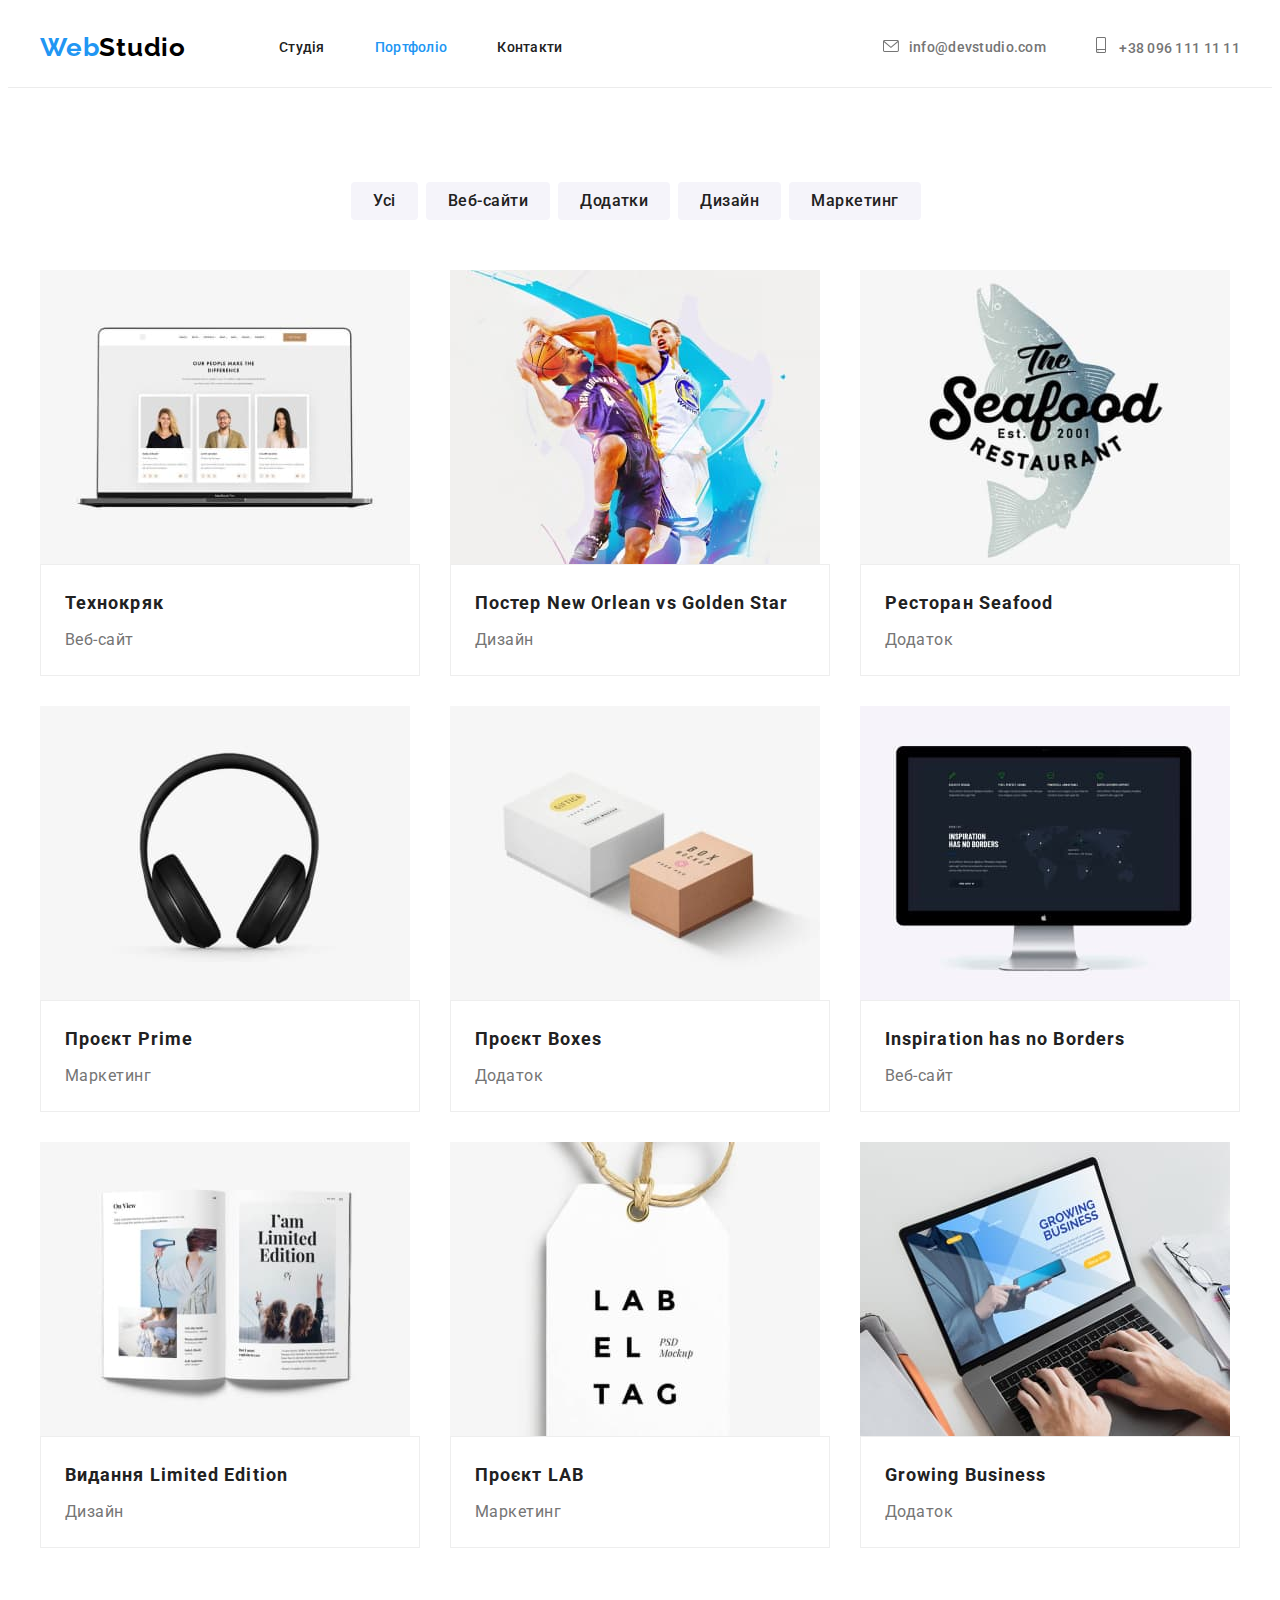
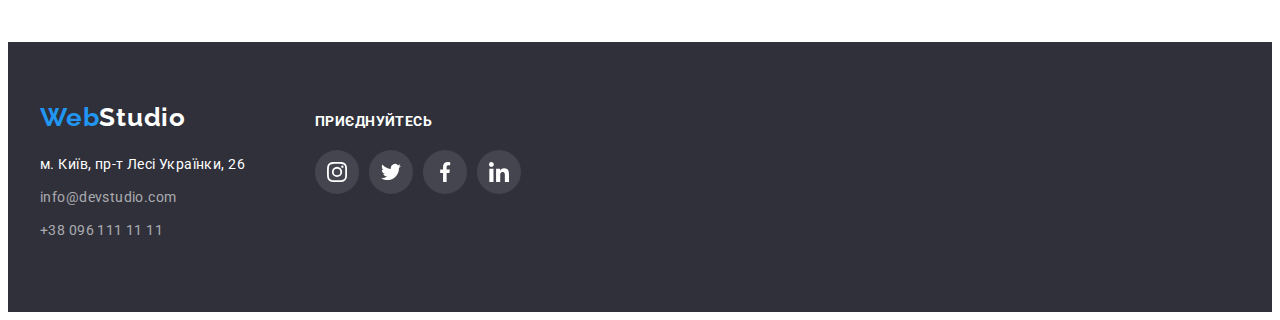
==== commit 79528f1a: "Made a correction" ====
--- a/portfolio.html
+++ b/portfolio.html
@@ -24,7 +24,7 @@
     <header class="header">
       <div class="container header-container">
         <nav class="header-navigation">
-          <a href="./index.html" class="link"
+          <a href="./index.html" class="logo-link link"
             ><p class="logo-1">Web<span class="logo-2">Studio</span></p></a
           >
           <ul class="site-nav list">
@@ -38,14 +38,22 @@
           </ul>
         </nav>
         <ul class="contact-header list">
-          <li>
-            <a href="mailto:info@devstudio.com" class="contact-header-link link"
+          <li class="contact-header-item">
+            <a
+              href="mailto:info@devstudio.com"
+              class="contact-header-link link"
+            >
+              <svg class="icon-envelope" width="16" height="12">
+                <use href="./images/icons.svg#icon-envelope"></use></svg
               >info@devstudio.com</a
             >
           </li>
-          <li>
-            <a href="tel:+380961111111" class="contact-header-link link"
-              >+38 096 111 11 11</a
+          <li class="contact-header-item">
+            <a href="tel:+380961111111" class="contact-header-link link">
+              <svg class="icon-smartphone" width="10" height="16">
+                <use href="./images/icons.svg#icon-smartphone"></use></svg
+              >
+              +38 096 111 11 11</a
             >
           </li>
         </ul>
@@ -238,26 +246,26 @@
           <ul class="footer-soc-list list">
             <li class="footer-soc-item">
               <a href="" class="footer-soc-link link">
-                <svg class="footer-soc-icon" widht="20" height="20">
+                <svg class="footer-soc-icon" width="20" height="20">
                   <use href="./images/icons.svg#icon-instagram"></use>
                 </svg>
               </a>
             </li>
             <li class="footer-soc-item">
               <a href="" class="footer-soc-link link">
-                <svg class="footer-soc-icon" widht="20" height="20">
+                <svg class="footer-soc-icon" width="20" height="20">
                   <use href="./images/icons.svg#icon-twitter"></use></svg
               ></a>
             </li>
             <li class="footer-soc-item">
               <a href="" class="footer-soc-link link">
-                <svg class="footer-soc-icon" widht="20" height="20">
+                <svg class="footer-soc-icon" width="20" height="20">
                   <use href="./images/icons.svg#icon-facebook"></use></svg
               ></a>
             </li>
             <li class="footer-soc-item">
               <a href="" class="footer-soc-link link">
-                <svg class="footer-soc-icon" widht="20" height="20">
+                <svg class="footer-soc-icon" width="20" height="20">
                   <use href="./images/icons.svg#icon-linkedin"></use></svg
               ></a>
             </li>
--- a/css/styles.css
+++ b/css/styles.css
@@ -58,6 +58,9 @@
 }
 
 /* logo */
+.logo-link {
+  margin-right: 93px;
+}
 .logo-1 {
   font-family: "Raleway";
   font-weight: 700;
@@ -73,7 +76,7 @@
   line-height: 1.19;
   letter-spacing: 0.03em;
   color: #000000;
-  margin-right: 93px;
+
 }
 /* HEADER */
 .header {
@@ -113,12 +116,15 @@
   letter-spacing: 0.02em;
   color: var(--main-text-color);
 }
-.icon-mail {
+.icon-envelope {
   fill: currentColor;
-
-}
-.icon-tel {
+  margin-right: 10px;
+
+
+}
+.icon-smartphone {
   fill: currentColor;
+  margin-right: 10px;
 }
 .nav-link:focus,
 .nav-link:hover {
@@ -194,13 +200,8 @@
 }
 
 /* FEATURE */
-.feature-icon-list {
-  display: flex;
-  gap: 30px;
-}
-
 .feature-icon-item {
-  width: calc((100% - 90px) / 4);
+  width: 270px;
   height: 120px;
   background: #f5f4fa;
   border-radius: 4px;
@@ -296,7 +297,7 @@
   letter-spacing: 0.03em;
   color: var(--main-text-color);
   display: block;
-  margin-bottom: 30px;
+  margin-bottom: 16px;
 }
 .webstudio-soc-list {
   display: flex;
